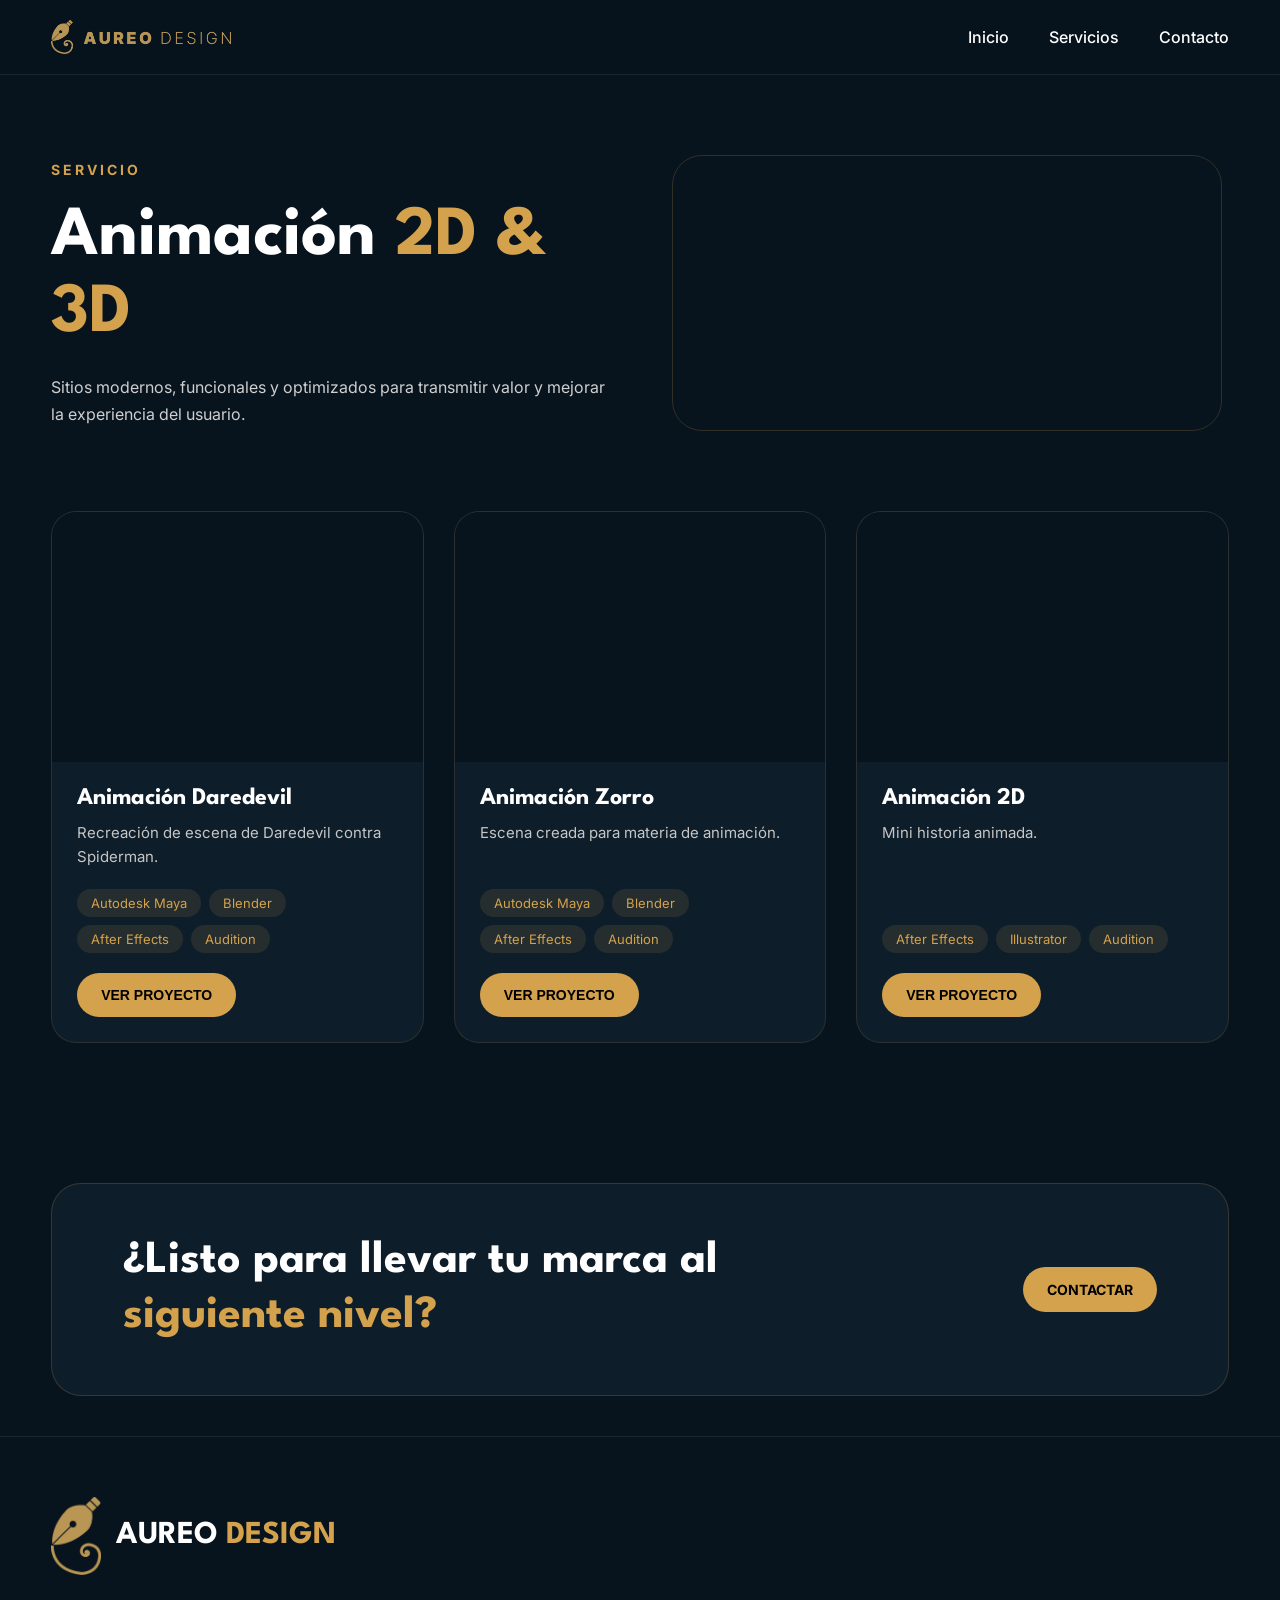
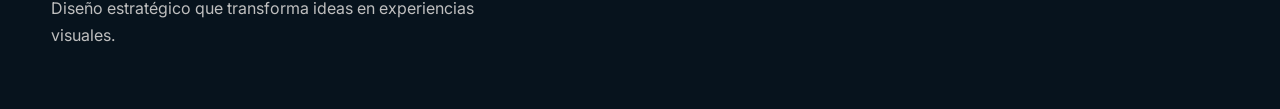
==== Animacion2d.html @ 0b3460e4 "Conclui" ====
<!DOCTYPE html>
<html lang="es">

<head>
    <meta charset="UTF-8">
    <meta name="viewport" content="width=device-width, initial-scale=1.0">
    <title>Animación | Aureo Design</title>
    <link rel="icon" type="image/png" href="./Recursos/Logo@3x.png">

    <link rel="stylesheet" href="./css/styles_categoria.css">

    <link rel="preconnect" href="https://fonts.googleapis.com">
    <link rel="preconnect" href="https://fonts.gstatic.com" crossorigin>
    <link href="https://fonts.googleapis.com/css2?family=Inter:wght@100..900&family=League+Spartan:wght@100..900&display=swap" rel="stylesheet">

    <link rel="stylesheet" href="https://cdnjs.cloudflare.com/ajax/libs/font-awesome/6.5.1/css/all.min.css">
</head>

<body>
    <div class="modal-imagen" id="modalImagen">
        <span class="cerrar-modal">&times;</span>
        <img id="imagenGrande" src="" alt="" style="display: none;">
        <video id="videoGrande" controls autoplay loop style="display: none;"></video>
    </div>

    <header>
        <img src="./Recursos/LogoTexto@3x.png" alt="Aureo Design Logo" class="logo">

        <button class="menu-toggle" id="menuToggle" aria-label="Abrir menú">
            <i class="fas fa-bars"></i>
        </button>

        <nav id="navMenu">
            <ul>
                <li><a href="./index.html">Inicio</a></li>
                <li><a href="./index.html#servicios">Servicios</a></li>
                <li><a href="./index.html#contacto">Contacto</a></li>
            </ul>
        </nav>
    </header>

    <section class="hero-categoria">
        <div class="hero-texto">
            <span class="mini-titulo">SERVICIO</span>
            <h1>Animación <span>2D & 3D</span></h1>
            <p>Sitios modernos, funcionales y optimizados para transmitir valor y mejorar la experiencia del usuario.</p>
        </div>

        <div class="hero-imagen">
            <video autoplay muted loop playsinline>
                <source src="./Recursos/Proyectos/Animacion/Daredevil_Spiderman_Final (1).mp4" type="video/mp4">
            </video>
        </div>
    </section>

    <section class="grid-proyectos">
        <article class="project-card">
            <div class="media-container">
                <video autoplay muted loop playsinline>
                    <source src="./Recursos/Proyectos/Animacion/Daredevil_Spiderman_Final (1).mp4" type="video/mp4">
                </video>
            </div>
            <div class="contenido-card">
                <h3>Animación Daredevil</h3>
                <p>Recreación de escena de Daredevil contra Spiderman.</p>
                <div class="tags">
                    <span>Autodesk Maya</span>
                    <span>Blender</span>
                    <span>After Effects</span>
                    <span>Audition</span>
                </div>
                <button class="btn-card abrir-imagen" data-img="./Recursos/Proyectos/Animacion/Daredevil_Spiderman_Final (1).mp4">
                    VER PROYECTO
                </button>
            </div>
        </article>

        <article class="project-card">
            <div class="media-container">
                <video autoplay muted loop playsinline>
                    <source src="./Recursos/Proyectos/Animacion/Diego_PostProduccion_AnimacionPersonal.mp4" type="video/mp4">
                </video>
            </div>
            <div class="contenido-card">
                <h3>Animación Zorro</h3>
                <p>Escena creada para materia de animación.</p>
                <div class="tags">
                    <span>Autodesk Maya</span>
                    <span>Blender</span>
                    <span>After Effects</span>
                    <span>Audition</span>
                </div>
                <button class="btn-card abrir-imagen" data-img="./Recursos/Proyectos/Animacion/Diego_PostProduccion_AnimacionPersonal.mp4">
                    VER PROYECTO
                </button>
            </div>
        </article>

        <article class="project-card">
            <div class="media-container">
                <video autoplay muted loop playsinline>
                    <source src="./Recursos/Proyectos/Animacion/Proyecto Final.mp4" type="video/mp4">
                </video>
            </div>
            <div class="contenido-card">
                <h3>Animación 2D</h3>
                <p>Mini historia animada.</p>
                <div class="tags">
                    <span>After Effects</span>
                    <span>Illustrator</span>
                    <span>Audition</span>
                </div>
                <button class="btn-card abrir-imagen" data-img="./Recursos/Proyectos/Animacion/Proyecto Final.mp4">
                    VER PROYECTO
                </button>
            </div>
        </article>
    </section>

    <section class="cta-final">
        <div class="cta-container">
            <h2>¿Listo para llevar tu marca al <span>siguiente nivel?</span></h2>
            <a href="#" class="btn-card">CONTACTAR</a>
        </div>
    </section>

    <footer class="footer">
        <div class="footer-container">
            <div>
                <div class="footer-logo">
                    <img src="./Recursos/Logo@3x.png" alt="Logo">
                    <h2>AUREO <span>DESIGN</span></h2>
                </div>
                <p>Diseño estratégico que transforma ideas en experiencias visuales.</p>
            </div>
        </div>
    </footer>

    <script src="./Java/script_publicidad.js"></script>
</body>
</html>
---- css/styles_categoria.css ----
/* ==========================================
   RESET & ESTILOS BASE
   ========================================== */
*{
    margin: 0;
    padding: 0;
    box-sizing: border-box;
}

body{
    background: #07131D;
    color: white;
    font-family: "Inter", sans-serif;
    overflow-x: hidden;
}

/* ==========================================
   HEADER Y NAVEGACIÓN
   ========================================== */
header{
    width: 100%;
    display: flex;
    justify-content: space-between;
    align-items: center;
    padding: 20px 4%;
    border-bottom: 1px solid rgba(255,255,255,.08);
    position: sticky;
    top: 0;
    background: rgba(7,19,29,.9);
    backdrop-filter: blur(10px);
    z-index: 100;
}

header img{
    width: 180px;
    height: auto;
}

nav ul{
    display: flex;
    gap: 40px;
    list-style: none;
}

nav a{
    text-decoration: none;
    color: white;
    font-weight: 500;
    transition: .3s ease;
}

nav a:hover{
    color: #D4A24C;
}

/* Botón de Menú Hamburguesa */
.menu-toggle {
    display: none;
    background: none;
    border: none;
    color: white;
    font-size: 24px;
    cursor: pointer;
}

/* ==========================================
   HERO SECCIÓN
   ========================================== */
.hero-categoria{
    width: 100%;
    max-width: 1400px;
    margin: 0 auto;
    padding: 80px 4%;
    display: flex;
    justify-content: space-between;
    align-items: center;
    gap: 50px;
}

.hero-texto{
    flex: 1;
    max-width: 650px;
}

.mini-titulo{
    color: #D4A24C;
    font-size: 14px;
    letter-spacing: 3px;
    font-weight: 700;
}

.hero-texto h1{
    font-size: clamp(38px, 5.5vw, 85px);
    line-height: 1.1;
    margin: 20px 0;
    font-family: "League Spartan", sans-serif;
}

.hero-texto h1 span{
    color: #D4A24C;
}

.hero-texto p{
    color: #CFCFCF;
    line-height: 1.7;
    font-size: clamp(16px, 1.2vw, 18px);
}

.hero-imagen{
    flex: 1;
    display: flex;
    justify-content: center;
}

.hero-imagen video,
.hero-imagen img{
    width: 100%;
    max-width: 550px;
    height: auto;
    border-radius: 30px;
    border: 1px solid rgba(212,162,76,.2);
}

/* ==========================================
   GRID AUTOMÁTICO DE PROYECTOS (FLEXIBLE)
   ========================================== */
.grid-proyectos{
    width: 100%;
    max-width: 1400px;
    margin: 0 auto;
    display: grid;
    /* auto-fit calcula cuántas columnas caben sin romper el diseño */
    grid-template-columns: repeat(auto-fit, minmax(300px, 1fr));
    gap: 30px;
    padding: 0 4% 100px;
}

.project-card{
    background: #0E1D2A;
    border-radius: 25px;
    overflow: hidden;
    border: 1px solid rgba(212,162,76,.15);
    transition: .35s ease;
    display: flex;
    flex-direction: column;
}

.project-card:hover{
    transform: translateY(-10px);
    border: 1px solid rgba(212,162,76,.5);
}

/* Contenedor multimedia para estandarizar vistas de tarjetas */
.media-container {
    width: 100%;
    height: 250px;
    overflow: hidden;
    background: #07131D;
}

.media-container img,
.media-container video{
    width: 100%;
    height: 100%;
    object-fit: cover;
}

.contenido-card{
    padding: 25px;
    display: flex;
    flex-direction: column;
    flex-grow: 1;
}

.contenido-card h3{
    font-size: 24px;
    margin-bottom: 12px;
    font-family: "League Spartan", sans-serif;
}

.contenido-card p{
    color: #C5C5C5;
    line-height: 1.6;
    font-size: 15px;
    flex-grow: 1;
}

.tags{
    display: flex;
    gap: 8px;
    flex-wrap: wrap;
    margin: 20px 0;
}

.tags span{
    padding: 6px 14px;
    border-radius: 30px;
    background: rgba(212,162,76,.12);
    color: #D4A24C;
    font-size: 13px;
}

.btn-card{
    display: inline-flex;
    justify-content: center;
    align-items: center;
    padding: 14px 24px;
    background: #D4A24C;
    border-radius: 50px;
    color: black;
    text-decoration: none;
    font-weight: 700;
    font-size: 14px;
    border: none;
    cursor: pointer;
    transition: .3s ease;
    width: fit-content;
}

.btn-card:hover{
    transform: scale(1.05);
}

/* ==========================================
   CALL TO ACTION (CTA)
   ========================================== */
.cta-final{
    padding: 40px 4%;
    max-width: 1400px;
    margin: 0 auto;
}

.cta-container{
    background: #0E1D2A;
    border: 1px solid rgba(212,162,76,.2);
    border-radius: 30px;
    padding: 50px 6%;
    display: flex;
    justify-content: space-between;
    align-items: center;
    gap: 30px;
}

.cta-container h2{
    font-size: clamp(26px, 4vw, 46px);
    font-family: "League Spartan", sans-serif;
    max-width: 700px;
    line-height: 1.2;
}

.cta-container span{
    color: #D4A24C;
}

/* ==========================================
   FOOTER
   ========================================== */
.footer{
    border-top: 1px solid rgba(255,255,255,.08);
    padding: 60px 4%;
}

.footer-container{
    max-width: 1400px;
    margin: 0 auto;
}

.footer-logo{
    display: flex;
    align-items: center;
    gap: 15px;
    margin-bottom: 20px;
}

.footer-logo img{
    width: 50px;
}

.footer-logo h2{
    font-size: 32px;
    font-family: "League Spartan", sans-serif;
}

.footer-logo span{
    color: #D4A24C;
}

.footer p{
    max-width: 450px;
    color: #BFBFBF;
    line-height: 1.7;
}

/* ==========================================
   MODAL LIGHTBOX
   ========================================== */
.modal-imagen{
    position: fixed;
    inset: 0;
    background: rgba(0,0,0,0.95);
    display: flex;
    justify-content: center;
    align-items: center;
    opacity: 0;
    pointer-events: none;
    transition: 0.3s;
    z-index: 999;
    padding: 20px;
}

.modal-imagen.activo{
    opacity: 1;
    pointer-events: all;
}

.modal-imagen img,
.modal-imagen video{
    max-height: 80vh;
    width: auto;
    max-width: 100%;
    border-radius: 15px;
    object-fit: contain;
}

.cerrar-modal{
    position: absolute;
    top: 20px;
    right: 25px;
    font-size: 3rem;
    color: white;
    cursor: pointer;
    line-height: 1;
}

/* ==========================================
   MEDIA QUERIES (BREAKPOINTS DISPOSITIVOS)
   ========================================== */
@media(max-width: 768px){
    .menu-toggle {
        display: block; /* Muestra las 3 rayitas en móvil */
    }

    nav {
        position: absolute;
        top: 100%; /* Se despliega justo abajo del header */
        left: 0;
        width: 100%;
        background: #07131D;
        border-bottom: 1px solid rgba(255,255,255,.08);
        max-height: 0; /* Empieza colapsado e invisible */
        overflow: hidden;
        transition: max-height 0.3s ease-in-out;
        z-index: 999;
    }

    /* ESTA ES LA CLASE QUE ACTIVA EL JS: Ahora sí concuerda perfectamente */
    nav.open {
        max-height: 300px; /* Al abrirse toma altura suficiente para los enlaces */
    }

    nav ul {
        flex-direction: column;
        padding: 20px;
        gap: 20px;
        text-align: center;
    }

    .hero-categoria{
        flex-direction: column-reverse;
        text-align: center;
        padding: 40px 4%;
        gap: 30px;
    }

    .hero-texto{
        display: flex;
        flex-direction: column;
        align-items: center;
    }

    .cta-container {
        flex-direction: column;
        text-align: center;
        padding: 40px 24px;
    }

    .btn-card {
        width: 100%;
        justify-content: center;
    }
}

@media (max-width: 480px) {
    header img{
        width: 140px;
    }
    .media-container {
        height: 200px;
    }
}
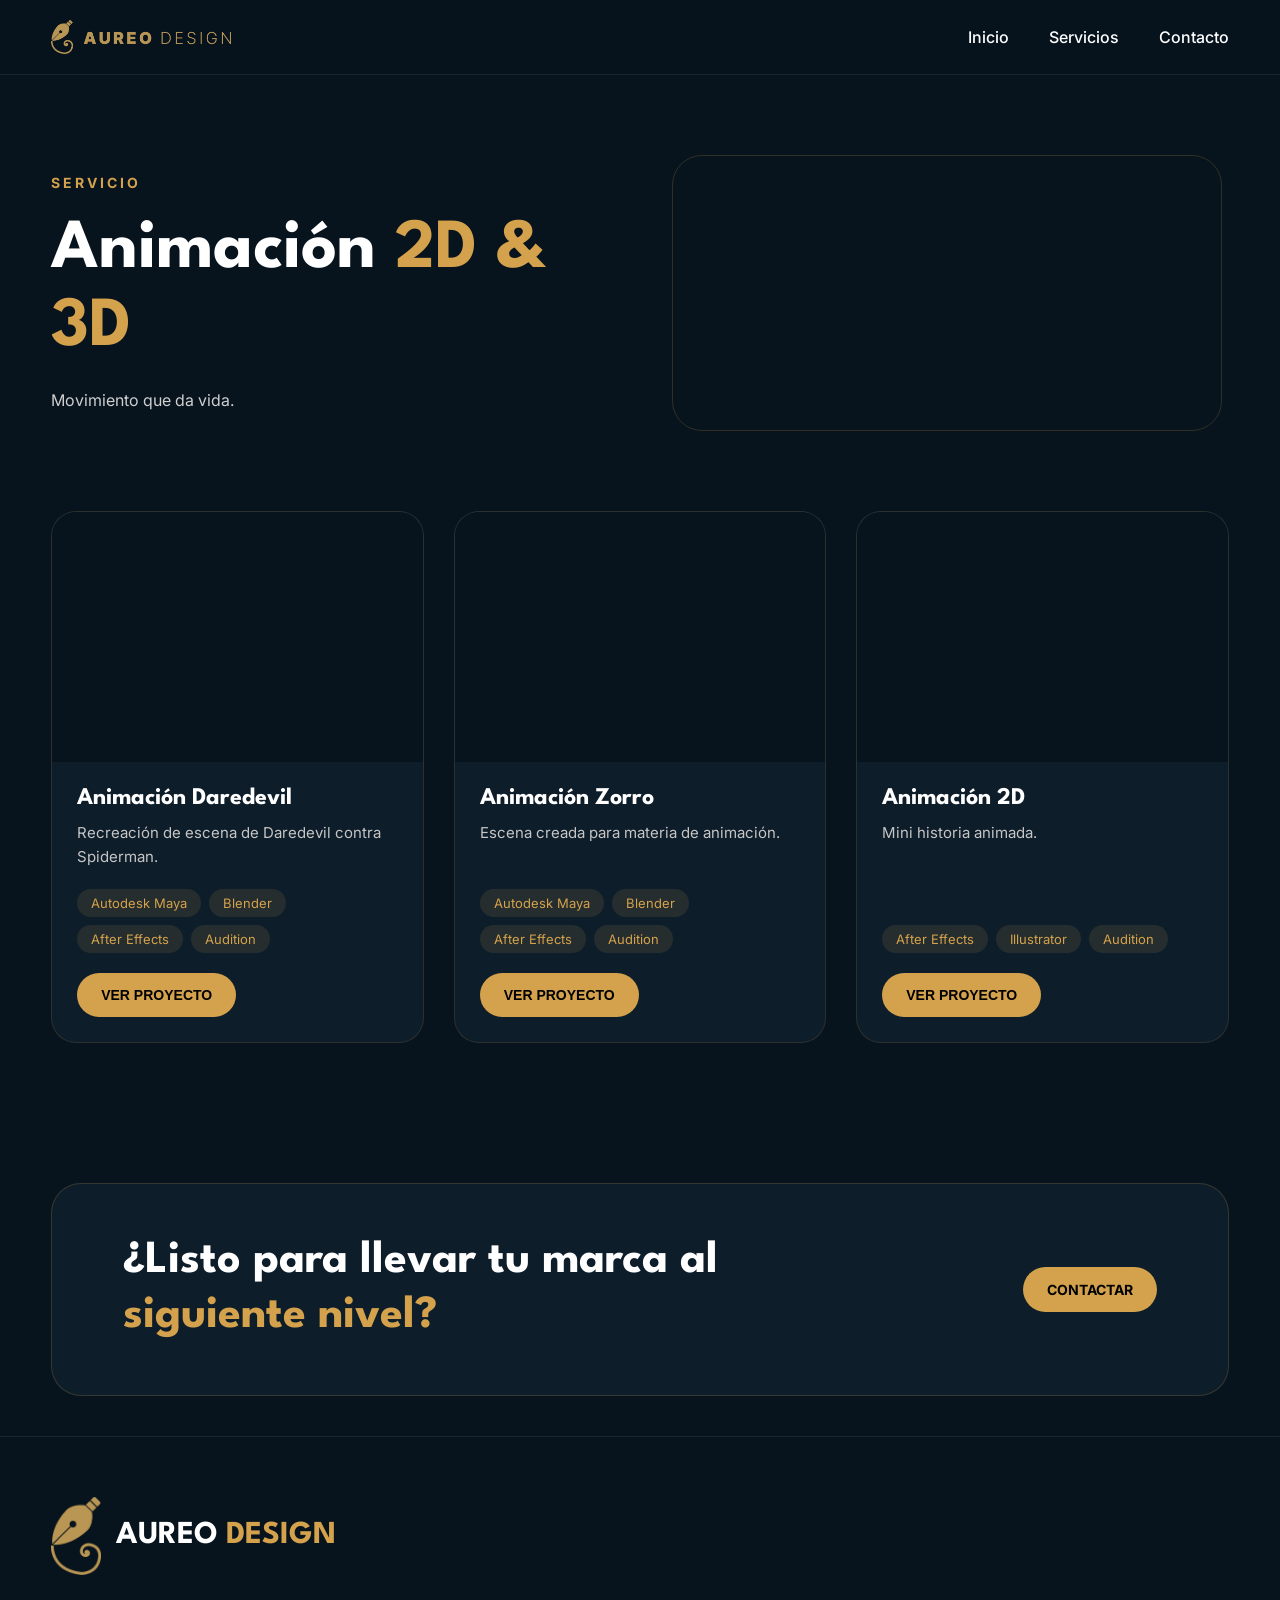
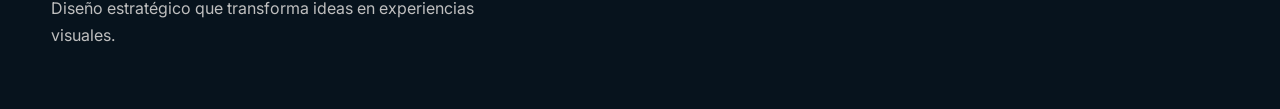
==== commit 042689e1: "xd" ====
--- a/Animacion2d.html
+++ b/Animacion2d.html
@@ -43,7 +43,7 @@
         <div class="hero-texto">
             <span class="mini-titulo">SERVICIO</span>
             <h1>Animación <span>2D & 3D</span></h1>
-            <p>Sitios modernos, funcionales y optimizados para transmitir valor y mejorar la experiencia del usuario.</p>
+            <p>Movimiento que da vida.</p>
         </div>
 
         <div class="hero-imagen">
@@ -120,7 +120,7 @@
     <section class="cta-final">
         <div class="cta-container">
             <h2>¿Listo para llevar tu marca al <span>siguiente nivel?</span></h2>
-            <a href="#" class="btn-card">CONTACTAR</a>
+            <a href="https://www.instagram.com/aure.odesign/" class="btn-card">CONTACTAR</a>
         </div>
     </section>
 
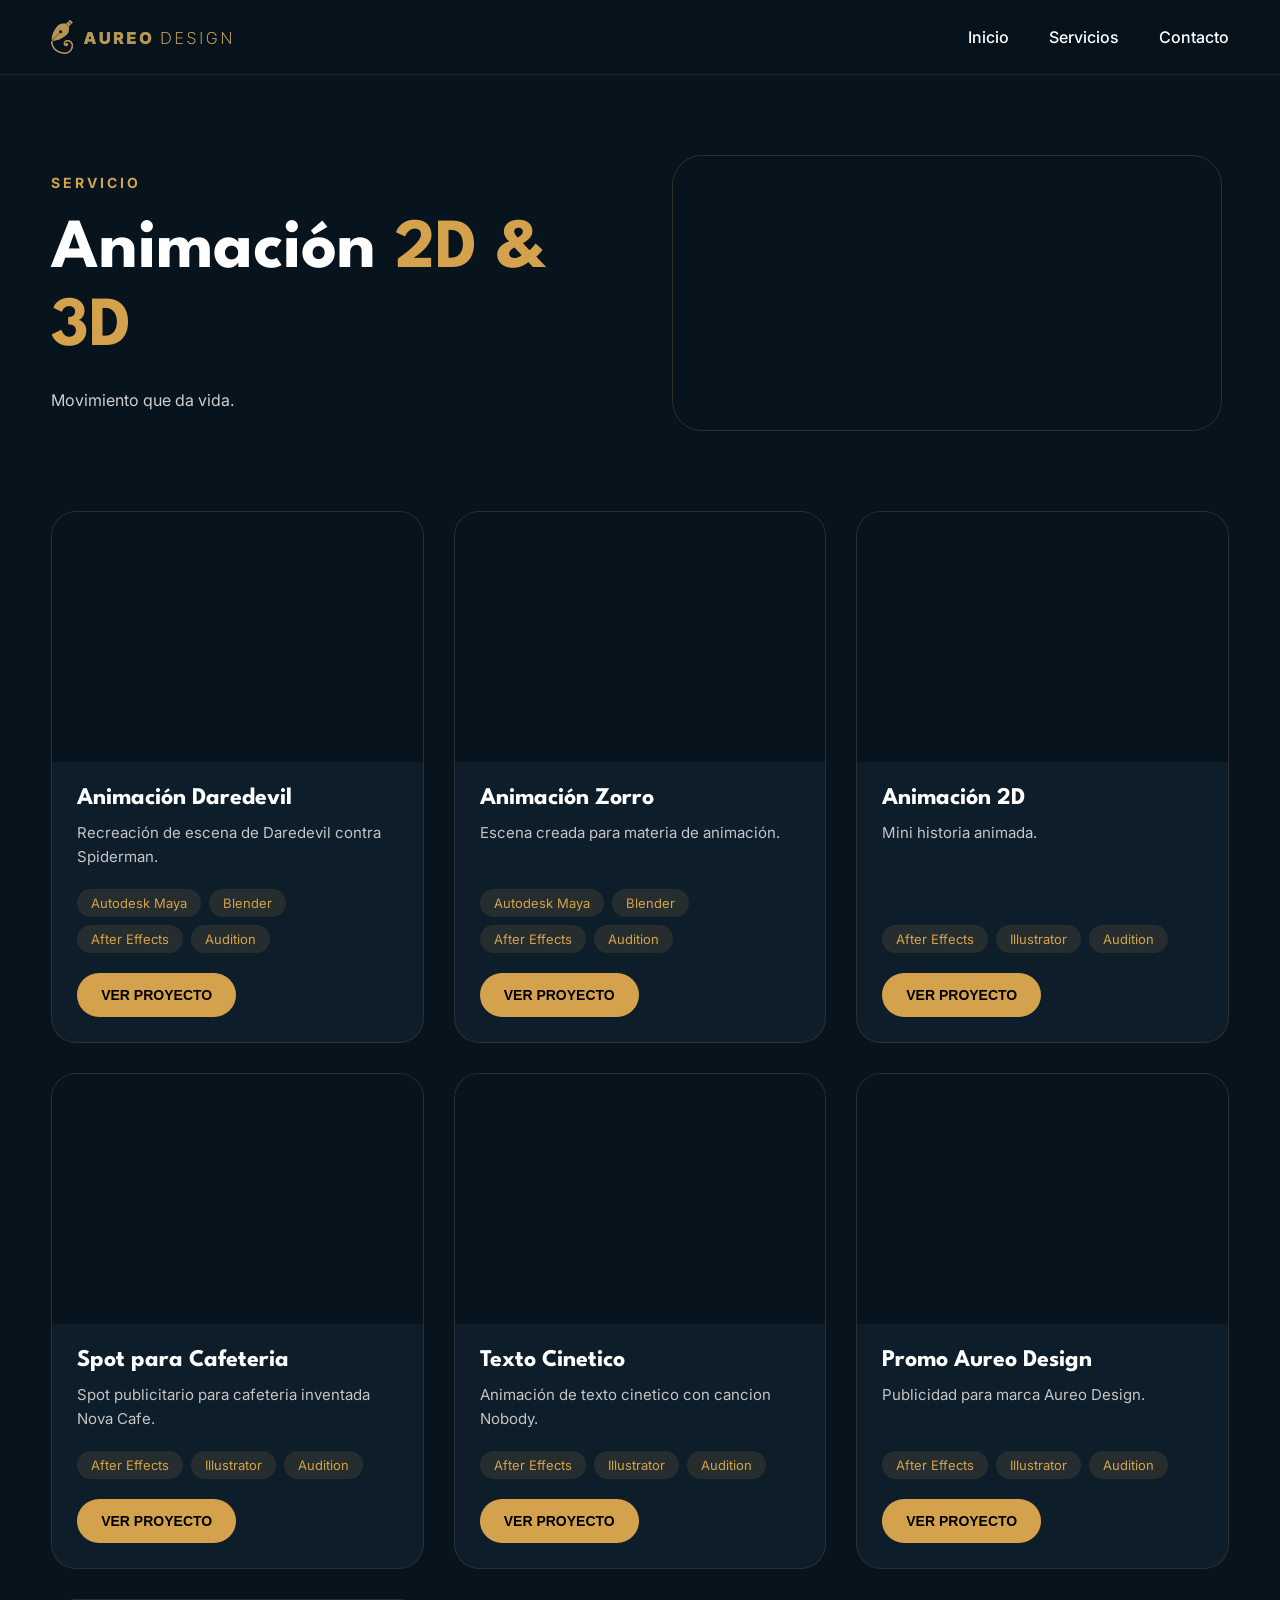
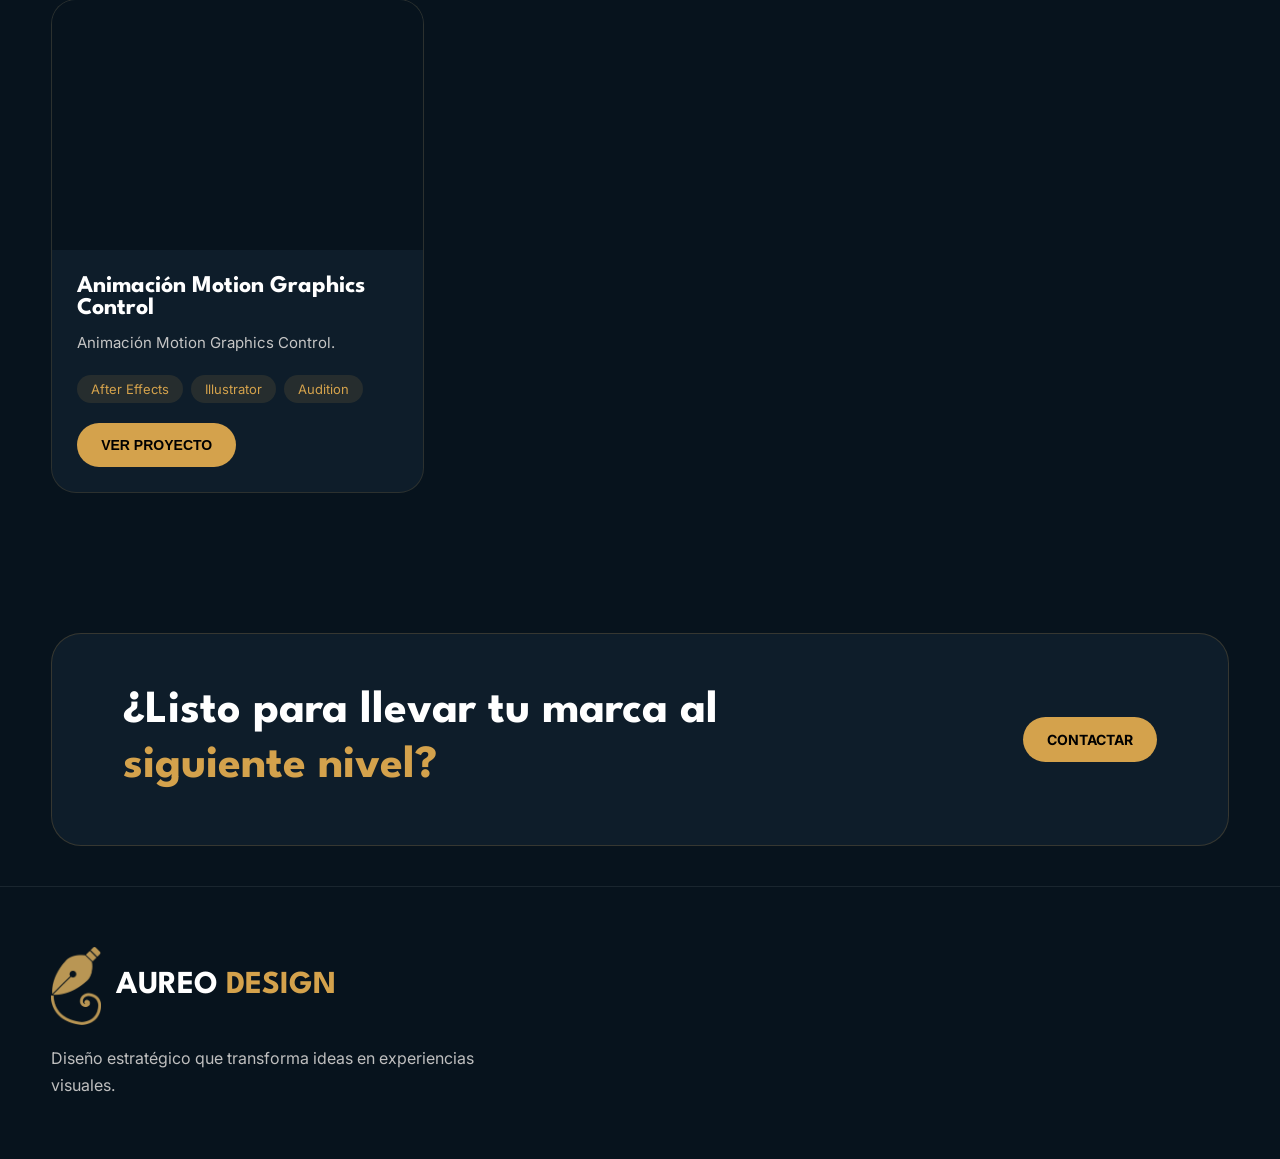
==== commit 5a1ff648: "Si Si" ====
--- a/Animacion2d.html
+++ b/Animacion2d.html
@@ -115,6 +115,89 @@
                 </button>
             </div>
         </article>
+
+        <article class="project-card">
+            <div class="media-container">
+                <video autoplay muted loop playsinline>
+                    <source src="./Recursos/Proyectos/Animacion/Nova.mp4" type="video/mp4">
+                </video>
+            </div>
+            <div class="contenido-card">
+                <h3>Spot para Cafeteria</h3>
+                <p>Spot publicitario para cafeteria inventada Nova Cafe.</p>
+                <div class="tags">
+                    <span>After Effects</span>
+                    <span>Illustrator</span>
+                    <span>Audition</span>
+                </div>
+                <button class="btn-card abrir-imagen" data-img="./Recursos/Proyectos/Animacion/Nova.mp4">
+                    VER PROYECTO
+                </button>
+            </div>
+        </article>
+
+        <article class="project-card">
+            <div class="media-container">
+                <video autoplay muted loop playsinline>
+                    <source src="./Recursos/Proyectos/Animacion/NobodyAhoraSiBien.mp4" type="video/mp4">
+                </video>
+            </div>
+            <div class="contenido-card">
+                <h3>Texto Cinetico</h3>
+                <p>Animación de texto cinetico con cancion Nobody.</p>
+                <div class="tags">
+                    <span>After Effects</span>
+                    <span>Illustrator</span>
+                    <span>Audition</span>
+                </div>
+                <button class="btn-card abrir-imagen" data-img="./Recursos/Proyectos/Animacion/NobodyAhoraSiBien.mp4">
+                    VER PROYECTO
+                </button>
+            </div>
+        </article>
+
+        <article class="project-card">
+            <div class="media-container">
+                <video autoplay muted loop playsinline>
+                    <source src="./Recursos/Proyectos/Animacion/PromoAureoConSonido.mp4" type="video/mp4">
+                </video>
+            </div>
+            <div class="contenido-card">
+                <h3>Promo Aureo Design</h3>
+                <p>Publicidad para marca Aureo Design.</p>
+                <div class="tags">
+                    <span>After Effects</span>
+                    <span>Illustrator</span>
+                    <span>Audition</span>
+                </div>
+                <button class="btn-card abrir-imagen" data-img="./Recursos/Proyectos/Animacion/PromoAureoConSonido.mp4">
+                    VER PROYECTO
+                </button>
+            </div>
+        </article>
+
+        <article class="project-card">
+            <div class="media-container">
+                <video autoplay muted loop playsinline>
+                    <source src="./Recursos/Proyectos/Animacion/Control NintendoSonido.mp4" type="video/mp4">
+                </video>
+            </div>
+            <div class="contenido-card">
+                <h3>Animación Motion Graphics Control</h3>
+                <p>Animación Motion Graphics Control.</p>
+                <div class="tags">
+                    <span>After Effects</span>
+                    <span>Illustrator</span>
+                    <span>Audition</span>
+                </div>
+                <button class="btn-card abrir-imagen" data-img="./Recursos/Proyectos/Animacion/Control NintendoSonido.mp4">
+                    VER PROYECTO
+                </button>
+            </div>
+        </article>
+
+
+
     </section>
 
     <section class="cta-final">
